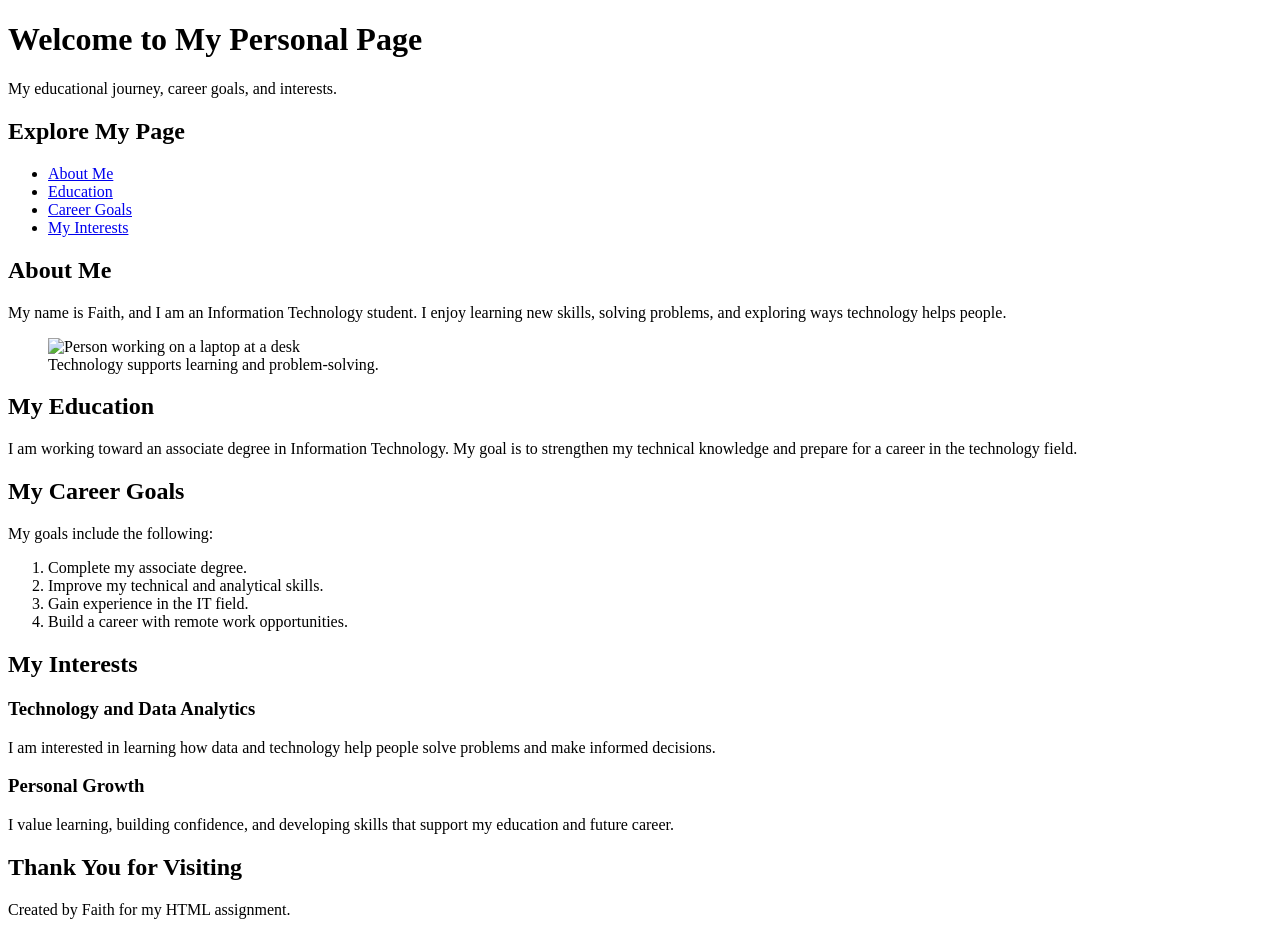
==== index.html @ ab079b23 "index.html" ====
<!DOCTYPE html>
<html lang="en">
<head>
    <meta charset="UTF-8">
    <meta name="viewport" content="width=device-width, initial-scale=1.0">
    <title>About Me | My IT Journey</title>
</head>
<body>

    <header>
        <h1>Welcome to My Personal Page</h1>
        <p>My educational journey, career goals, and interests.</p>
    </header>

    <nav>
        <h2>Explore My Page</h2>
        <ul>
            <li><a href="#about">About Me</a></li>
            <li><a href="#education">Education</a></li>
            <li><a href="#goals">Career Goals</a></li>
            <li><a href="#interests">My Interests</a></li>
        </ul>
    </nav>

    <main>
        <section id="about">
            <h2>About Me</h2>
            <p>
                My name is Faith, and I am an Information Technology
                student. I enjoy learning new skills, solving problems,
                and exploring ways technology helps people.
            </p>

            <figure>
                <img
                    src="https://shorturl.at/ZG97V"
                    alt="Person working on a laptop at a desk"
                    width="400">
                <figcaption>
                    Technology supports learning and problem-solving.
                </figcaption>
            </figure>
        </section>

        <section id="education">
            <h2>My Education</h2>
            <p>
                I am working toward an associate degree in Information
                Technology. My goal is to strengthen my technical
                knowledge and prepare for a career in the technology field.
            </p>
        </section>

        <section id="goals">
            <h2>My Career Goals</h2>
            <p>My goals include the following:</p>

            <ol>
                <li>Complete my associate degree.</li>
                <li>Improve my technical and analytical skills.</li>
                <li>Gain experience in the IT field.</li>
                <li>Build a career with remote work opportunities.</li>
            </ol>
        </section>

        <section id="interests">
            <h2>My Interests</h2>

            <article>
                <h3>Technology and Data Analytics</h3>
                <p>
                    I am interested in learning how data and technology
                    help people solve problems and make informed decisions.
                </p>
            </article>

            <article>
                <h3>Personal Growth</h3>
                <p>
                    I value learning, building confidence, and developing
                    skills that support my education and future career.
                </p>
            </article>
        </section>
    </main>

    <footer>
        <h2>Thank You for Visiting</h2>
        <p>Created by Faith for my HTML assignment.</p>
    </footer>

</body>
</html>
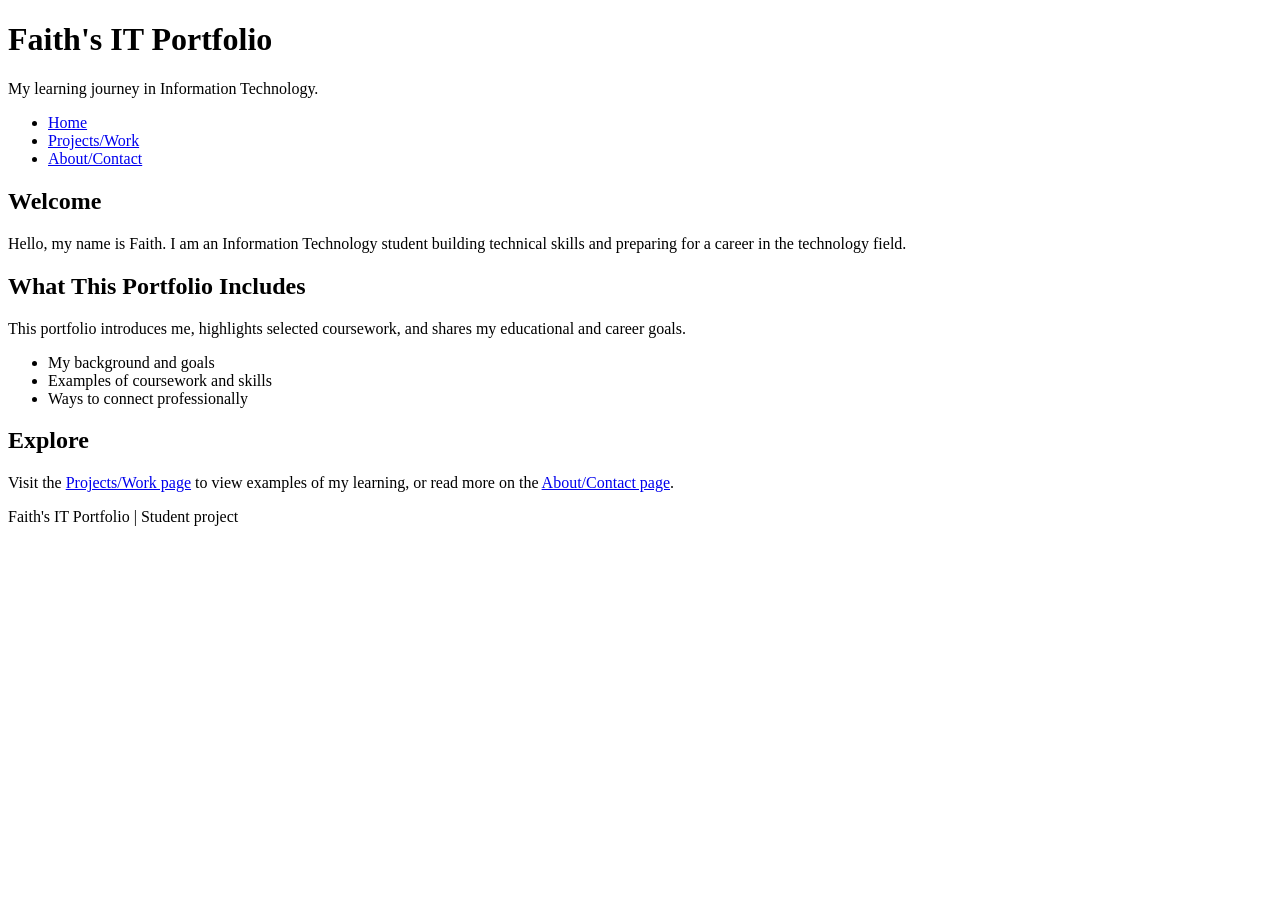
==== commit e418f0a0: "Revised: index.html for personal portfolio update Project Milestone 1: Site Plan & HTML Skeleton" ====
--- a/index.html
+++ b/index.html
@@ -1,94 +1,48 @@
-
 <!DOCTYPE html>
 <html lang="en">
 <head>
     <meta charset="UTF-8">
     <meta name="viewport" content="width=device-width, initial-scale=1.0">
-    <title>About Me | My IT Journey</title>
+    <title>Home | Faith's IT Portfolio</title>
 </head>
 <body>
-
     <header>
-        <h1>Welcome to My Personal Page</h1>
-        <p>My educational journey, career goals, and interests.</p>
+        <h1>Faith's IT Portfolio</h1>
+        <p>My learning journey in Information Technology.</p>
     </header>
 
-    <nav>
-        <h2>Explore My Page</h2>
+    <nav aria-label="Main navigation">
         <ul>
-            <li><a href="#about">About Me</a></li>
-            <li><a href="#education">Education</a></li>
-            <li><a href="#goals">Career Goals</a></li>
-            <li><a href="#interests">My Interests</a></li>
+            <li><a href="index.html">Home</a></li>
+            <li><a href="projects.html">Projects/Work</a></li>
+            <li><a href="about.html">About/Contact</a></li>
         </ul>
     </nav>
 
     <main>
-        <section id="about">
-            <h2>About Me</h2>
-            <p>
-                My name is Faith, and I am an Information Technology
-                student. I enjoy learning new skills, solving problems,
-                and exploring ways technology helps people.
-            </p>
-
-            <figure>
-                <img
-                    src="https://shorturl.at/ZG97V"
-                    alt="Person working on a laptop at a desk"
-                    width="400">
-                <figcaption>
-                    Technology supports learning and problem-solving.
-                </figcaption>
-            </figure>
+        <section>
+            <h2>Welcome</h2>
+            <p>Hello, my name is Faith. I am an Information Technology student building technical skills and preparing for a career in the technology field.</p>
         </section>
 
-        <section id="education">
-            <h2>My Education</h2>
-            <p>
-                I am working toward an associate degree in Information
-                Technology. My goal is to strengthen my technical
-                knowledge and prepare for a career in the technology field.
-            </p>
+        <section>
+            <h2>What This Portfolio Includes</h2>
+            <p>This portfolio introduces me, highlights selected coursework, and shares my educational and career goals.</p>
+            <ul>
+                <li>My background and goals</li>
+                <li>Examples of coursework and skills</li>
+                <li>Ways to connect professionally</li>
+            </ul>
         </section>
 
-        <section id="goals">
-            <h2>My Career Goals</h2>
-            <p>My goals include the following:</p>
-
-            <ol>
-                <li>Complete my associate degree.</li>
-                <li>Improve my technical and analytical skills.</li>
-                <li>Gain experience in the IT field.</li>
-                <li>Build a career with remote work opportunities.</li>
-            </ol>
-        </section>
-
-        <section id="interests">
-            <h2>My Interests</h2>
-
-            <article>
-                <h3>Technology and Data Analytics</h3>
-                <p>
-                    I am interested in learning how data and technology
-                    help people solve problems and make informed decisions.
-                </p>
-            </article>
-
-            <article>
-                <h3>Personal Growth</h3>
-                <p>
-                    I value learning, building confidence, and developing
-                    skills that support my education and future career.
-                </p>
-            </article>
+        <section>
+            <h2>Explore</h2>
+            <p>Visit the <a href="projects.html">Projects/Work page</a> to view examples of my learning, or read more on the <a href="about.html">About/Contact page</a>.</p>
         </section>
     </main>
 
     <footer>
-        <h2>Thank You for Visiting</h2>
-        <p>Created by Faith for my HTML assignment.</p>
+        <p>Faith's IT Portfolio | Student project</p>
     </footer>
-
 </body>
 </html>
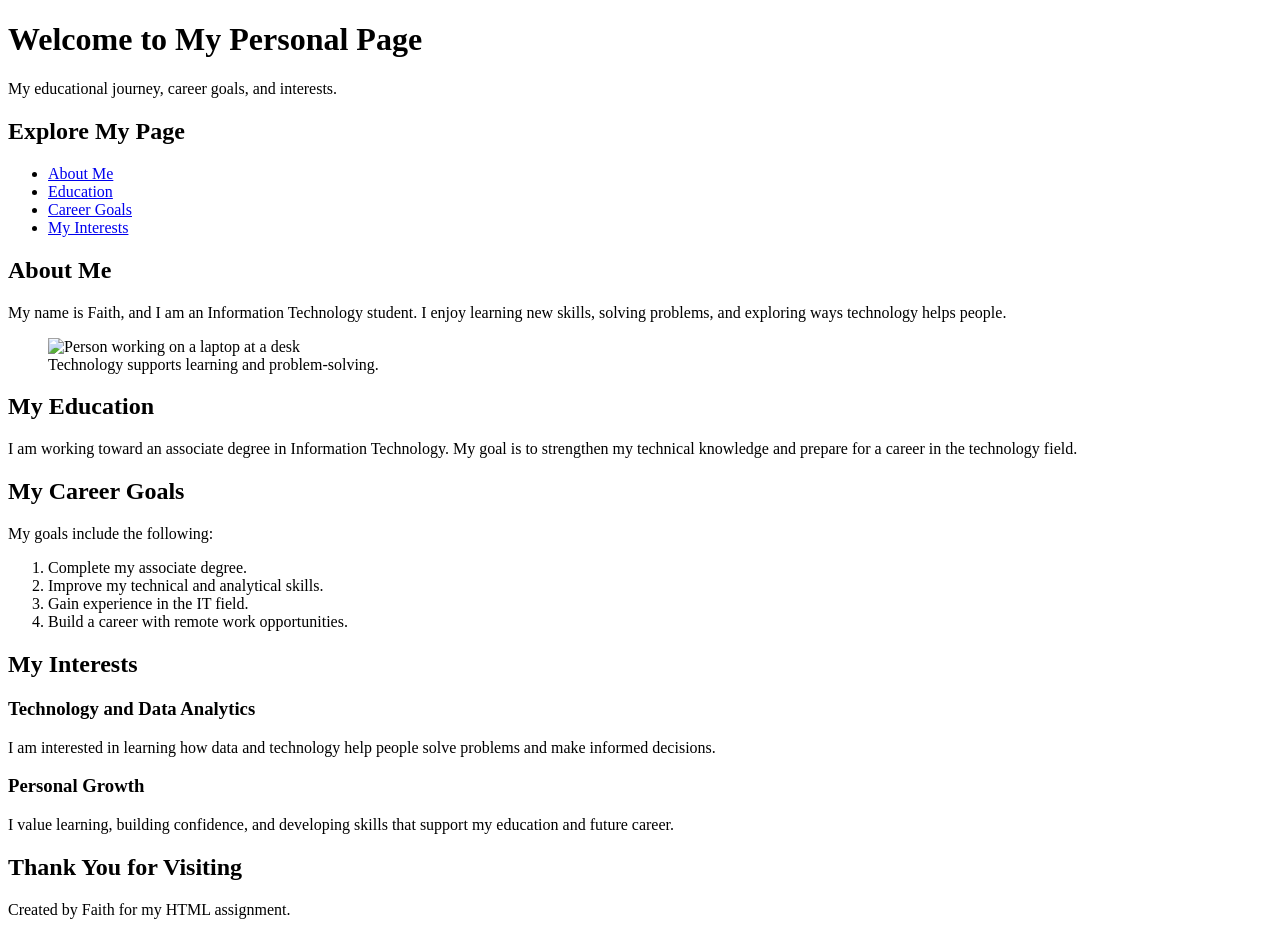
==== commit d33bf645: "Revise index.html for personal page update" ====
--- a/index.html
+++ b/index.html
@@ -3,46 +3,91 @@
 <head>
     <meta charset="UTF-8">
     <meta name="viewport" content="width=device-width, initial-scale=1.0">
-    <title>Home | Faith's IT Portfolio</title>
+    <title>About Me | My IT Journey</title>
 </head>
 <body>
+
     <header>
-        <h1>Faith's IT Portfolio</h1>
-        <p>My learning journey in Information Technology.</p>
+        <h1>Welcome to My Personal Page</h1>
+        <p>My educational journey, career goals, and interests.</p>
     </header>
 
-    <nav aria-label="Main navigation">
+    <nav>
+        <h2>Explore My Page</h2>
         <ul>
-            <li><a href="index.html">Home</a></li>
-            <li><a href="projects.html">Projects/Work</a></li>
-            <li><a href="about.html">About/Contact</a></li>
+            <li><a href="#about">About Me</a></li>
+            <li><a href="#education">Education</a></li>
+            <li><a href="#goals">Career Goals</a></li>
+            <li><a href="#interests">My Interests</a></li>
         </ul>
     </nav>
 
     <main>
-        <section>
-            <h2>Welcome</h2>
-            <p>Hello, my name is Faith. I am an Information Technology student building technical skills and preparing for a career in the technology field.</p>
+        <section id="about">
+            <h2>About Me</h2>
+            <p>
+                My name is Faith, and I am an Information Technology
+                student. I enjoy learning new skills, solving problems,
+                and exploring ways technology helps people.
+            </p>
+
+            <figure>
+                <img
+                    src="https://shorturl.at/ZG97V"
+                    alt="Person working on a laptop at a desk"
+                    width="400">
+                <figcaption>
+                    Technology supports learning and problem-solving.
+                </figcaption>
+            </figure>
         </section>
 
-        <section>
-            <h2>What This Portfolio Includes</h2>
-            <p>This portfolio introduces me, highlights selected coursework, and shares my educational and career goals.</p>
-            <ul>
-                <li>My background and goals</li>
-                <li>Examples of coursework and skills</li>
-                <li>Ways to connect professionally</li>
-            </ul>
+        <section id="education">
+            <h2>My Education</h2>
+            <p>
+                I am working toward an associate degree in Information
+                Technology. My goal is to strengthen my technical
+                knowledge and prepare for a career in the technology field.
+            </p>
         </section>
 
-        <section>
-            <h2>Explore</h2>
-            <p>Visit the <a href="projects.html">Projects/Work page</a> to view examples of my learning, or read more on the <a href="about.html">About/Contact page</a>.</p>
+        <section id="goals">
+            <h2>My Career Goals</h2>
+            <p>My goals include the following:</p>
+
+            <ol>
+                <li>Complete my associate degree.</li>
+                <li>Improve my technical and analytical skills.</li>
+                <li>Gain experience in the IT field.</li>
+                <li>Build a career with remote work opportunities.</li>
+            </ol>
+        </section>
+
+        <section id="interests">
+            <h2>My Interests</h2>
+
+            <article>
+                <h3>Technology and Data Analytics</h3>
+                <p>
+                    I am interested in learning how data and technology
+                    help people solve problems and make informed decisions.
+                </p>
+            </article>
+
+            <article>
+                <h3>Personal Growth</h3>
+                <p>
+                    I value learning, building confidence, and developing
+                    skills that support my education and future career.
+                </p>
+            </article>
         </section>
     </main>
 
     <footer>
-        <p>Faith's IT Portfolio | Student project</p>
+        <h2>Thank You for Visiting</h2>
+        <p>Created by Faith for my HTML assignment.</p>
     </footer>
+
 </body>
 </html>
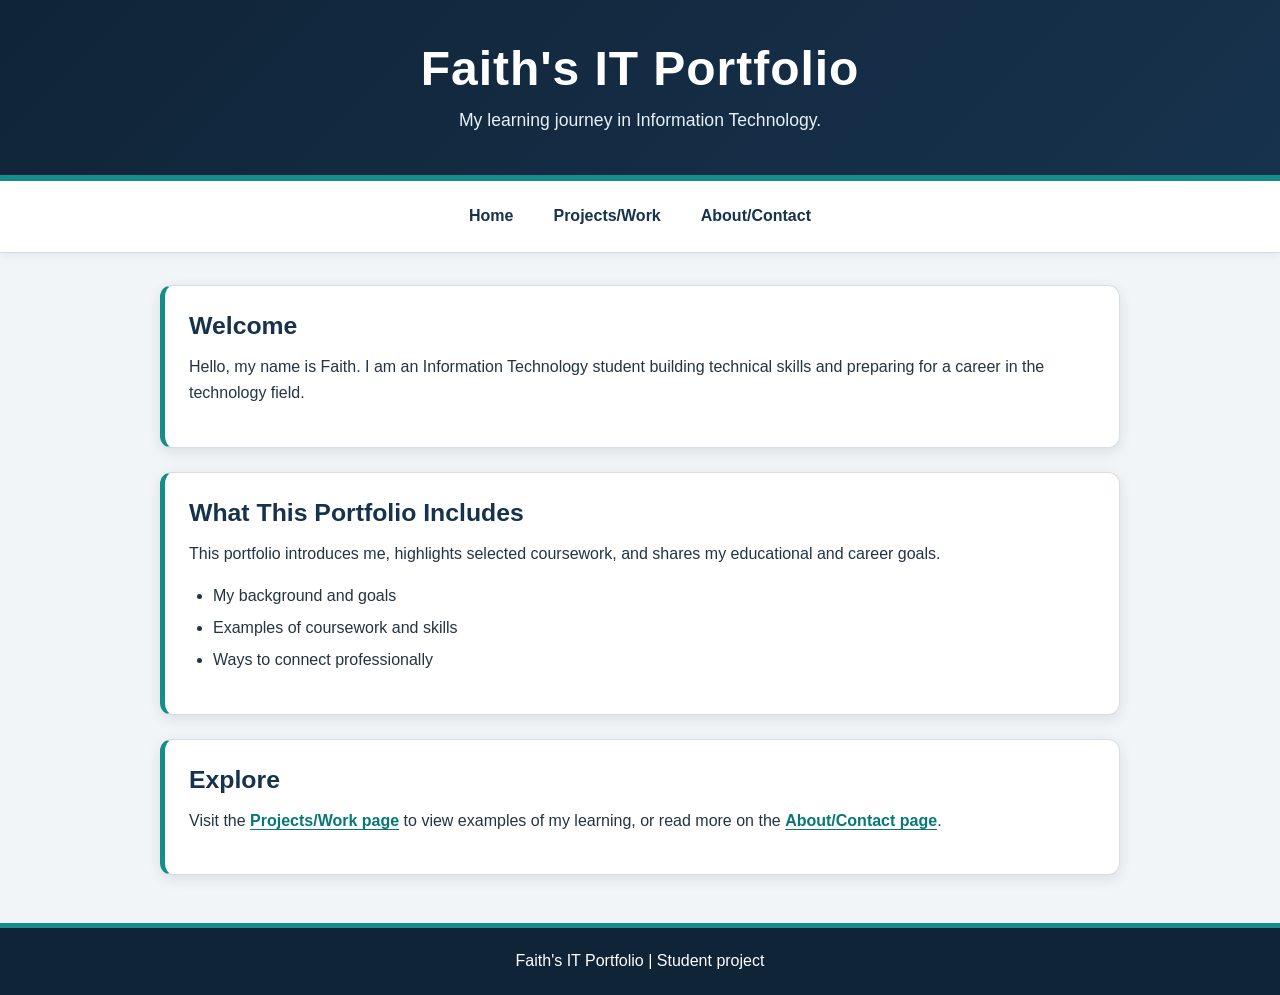
==== commit ec9cd7c8: "Add files via upload" ====
--- a/index.html
+++ b/index.html
@@ -3,91 +3,47 @@
 <head>
     <meta charset="UTF-8">
     <meta name="viewport" content="width=device-width, initial-scale=1.0">
-    <title>About Me | My IT Journey</title>
+    <link rel="stylesheet" href="styles.css">
+    <title>Home | Faith's IT Portfolio</title>
 </head>
 <body>
-
     <header>
-        <h1>Welcome to My Personal Page</h1>
-        <p>My educational journey, career goals, and interests.</p>
+        <h1>Faith's IT Portfolio</h1>
+        <p>My learning journey in Information Technology.</p>
     </header>
 
-    <nav>
-        <h2>Explore My Page</h2>
+    <nav aria-label="Main navigation">
         <ul>
-            <li><a href="#about">About Me</a></li>
-            <li><a href="#education">Education</a></li>
-            <li><a href="#goals">Career Goals</a></li>
-            <li><a href="#interests">My Interests</a></li>
+            <li><a href="index.html">Home</a></li>
+            <li><a href="projects.html">Projects/Work</a></li>
+            <li><a href="about.html">About/Contact</a></li>
         </ul>
     </nav>
 
     <main>
-        <section id="about">
-            <h2>About Me</h2>
-            <p>
-                My name is Faith, and I am an Information Technology
-                student. I enjoy learning new skills, solving problems,
-                and exploring ways technology helps people.
-            </p>
-
-            <figure>
-                <img
-                    src="https://shorturl.at/ZG97V"
-                    alt="Person working on a laptop at a desk"
-                    width="400">
-                <figcaption>
-                    Technology supports learning and problem-solving.
-                </figcaption>
-            </figure>
+        <section>
+            <h2>Welcome</h2>
+            <p>Hello, my name is Faith. I am an Information Technology student building technical skills and preparing for a career in the technology field.</p>
         </section>
 
-        <section id="education">
-            <h2>My Education</h2>
-            <p>
-                I am working toward an associate degree in Information
-                Technology. My goal is to strengthen my technical
-                knowledge and prepare for a career in the technology field.
-            </p>
+        <section>
+            <h2>What This Portfolio Includes</h2>
+            <p>This portfolio introduces me, highlights selected coursework, and shares my educational and career goals.</p>
+            <ul>
+                <li>My background and goals</li>
+                <li>Examples of coursework and skills</li>
+                <li>Ways to connect professionally</li>
+            </ul>
         </section>
 
-        <section id="goals">
-            <h2>My Career Goals</h2>
-            <p>My goals include the following:</p>
-
-            <ol>
-                <li>Complete my associate degree.</li>
-                <li>Improve my technical and analytical skills.</li>
-                <li>Gain experience in the IT field.</li>
-                <li>Build a career with remote work opportunities.</li>
-            </ol>
-        </section>
-
-        <section id="interests">
-            <h2>My Interests</h2>
-
-            <article>
-                <h3>Technology and Data Analytics</h3>
-                <p>
-                    I am interested in learning how data and technology
-                    help people solve problems and make informed decisions.
-                </p>
-            </article>
-
-            <article>
-                <h3>Personal Growth</h3>
-                <p>
-                    I value learning, building confidence, and developing
-                    skills that support my education and future career.
-                </p>
-            </article>
+        <section>
+            <h2>Explore</h2>
+            <p>Visit the <a href="projects.html">Projects/Work page</a> to view examples of my learning, or read more on the <a href="about.html">About/Contact page</a>.</p>
         </section>
     </main>
 
     <footer>
-        <h2>Thank You for Visiting</h2>
-        <p>Created by Faith for my HTML assignment.</p>
+        <p>Faith's IT Portfolio | Student project</p>
     </footer>
-
 </body>
 </html>
--- a/styles.css
+++ b/styles.css
@@ -0,0 +1,163 @@
+/* Faith's IT Portfolio: navy, teal, white, and light gray */
+:root {
+  --navy: #17324D;
+  --navy-dark: #102438;
+  --teal: #168C8C;
+  --teal-light: #DDF4F2;
+  --white: #FFFFFF;
+  --light-gray: #F2F5F7;
+  --mid-gray: #D5DEE5;
+  --text: #243442;
+  --muted-text: #526575;
+  --shadow: 0 4px 14px rgba(16, 36, 56, 0.10);
+}
+
+/* Global selector and typography */
+* { box-sizing: border-box; }
+html { scroll-behavior: smooth; }
+body {
+  margin: 0;
+  background: var(--light-gray);
+  color: var(--text);
+  font-family: Arial, Helvetica, sans-serif;
+  font-size: 1rem;
+  line-height: 1.65;
+}
+
+/* Header and page title */
+header {
+  padding: 2.5rem 1.25rem;
+  background: linear-gradient(135deg, var(--navy-dark), var(--navy));
+  color: var(--white);
+  text-align: center;
+  border-bottom: 6px solid var(--teal);
+}
+header h1 {
+  max-width: 900px;
+  margin: 0 auto 0.5rem;
+  font-size: clamp(2rem, 4vw, 3rem);
+  line-height: 1.2;
+  letter-spacing: 0.02em;
+}
+header p {
+  max-width: 700px;
+  margin: 0.5rem auto 0;
+  color: #E7F0F6;
+  font-size: 1.1rem;
+}
+
+/* Navigation links shared by all pages */
+nav {
+  background: var(--white);
+  border-bottom: 1px solid var(--mid-gray);
+  box-shadow: 0 2px 8px rgba(16, 36, 56, 0.06);
+}
+nav ul {
+  display: flex;
+  flex-wrap: wrap;
+  justify-content: center;
+  gap: 0.5rem;
+  list-style: none;
+  margin: 0;
+  padding: 0.75rem 1rem;
+}
+nav li { margin: 0; padding: 0; }
+nav a {
+  display: inline-block;
+  padding: 0.65rem 1rem;
+  border-radius: 0.45rem;
+  color: var(--navy);
+  font-weight: 700;
+  text-decoration: none;
+  transition: background-color 160ms ease, color 160ms ease;
+}
+nav a:hover, nav a:focus-visible {
+  background: var(--teal);
+  color: var(--white);
+}
+
+/* Main content and section box model */
+main {
+  width: min(100% - 2rem, 960px);
+  margin: 2rem auto;
+}
+section {
+  margin: 0 0 1.5rem;
+  padding: 1.5rem;
+  background: var(--white);
+  border: 1px solid var(--mid-gray);
+  border-left: 5px solid var(--teal);
+  border-radius: 0.75rem;
+  box-shadow: var(--shadow);
+}
+section h2 {
+  margin: 0 0 0.75rem;
+  color: var(--navy);
+  font-size: 1.55rem;
+  line-height: 1.3;
+}
+section p { margin-top: 0.5rem; margin-bottom: 1rem; }
+h3 {
+  margin: 0 0 0.5rem;
+  color: var(--navy);
+  font-size: 1.2rem;
+  line-height: 1.35;
+}
+p, li { overflow-wrap: anywhere; }
+ul, ol { padding-left: 1.5rem; }
+li { margin-bottom: 0.35rem; }
+main a {
+  color: #087777;
+  font-weight: 700;
+  text-decoration-thickness: 1px;
+  text-underline-offset: 0.18em;
+}
+main a:hover, main a:focus-visible { color: var(--navy-dark); }
+
+/* Individual coursework cards demonstrate margin, padding, and borders */
+article {
+  margin: 1rem 0;
+  padding: 1.1rem 1.25rem;
+  background: #F7FAFC;
+  border: 1px solid var(--mid-gray);
+  border-top: 4px solid var(--teal);
+  border-radius: 0.55rem;
+}
+article p { margin-bottom: 0; }
+
+/* Footer */
+footer {
+  margin-top: 3rem;
+  padding: 1.25rem 1rem;
+  background: var(--navy-dark);
+  color: var(--white);
+  text-align: center;
+  border-top: 5px solid var(--teal);
+}
+footer p { margin: 0; }
+
+/* Keyboard accessibility */
+a:focus-visible {
+  outline: 3px solid #E7A83E;
+  outline-offset: 3px;
+}
+
+/* Responsive styles */
+@media (max-width: 600px) {
+  header { padding: 2rem 1rem; }
+  nav ul { gap: 0.25rem; }
+  nav a { padding: 0.6rem 0.7rem; }
+  main { width: min(100% - 1rem, 960px); margin: 1rem auto; }
+  section { padding: 1rem; border-radius: 0.55rem; }
+  section h2 { font-size: 1.35rem; }
+}
+
+/* Respect reduced-motion preferences */
+@media (prefers-reduced-motion: reduce) {
+  html { scroll-behavior: auto; }
+  *, *::before, *::after {
+    transition-duration: 0.01ms !important;
+    animation-duration: 0.01ms !important;
+    animation-iteration-count: 1 !important;
+  }
+}
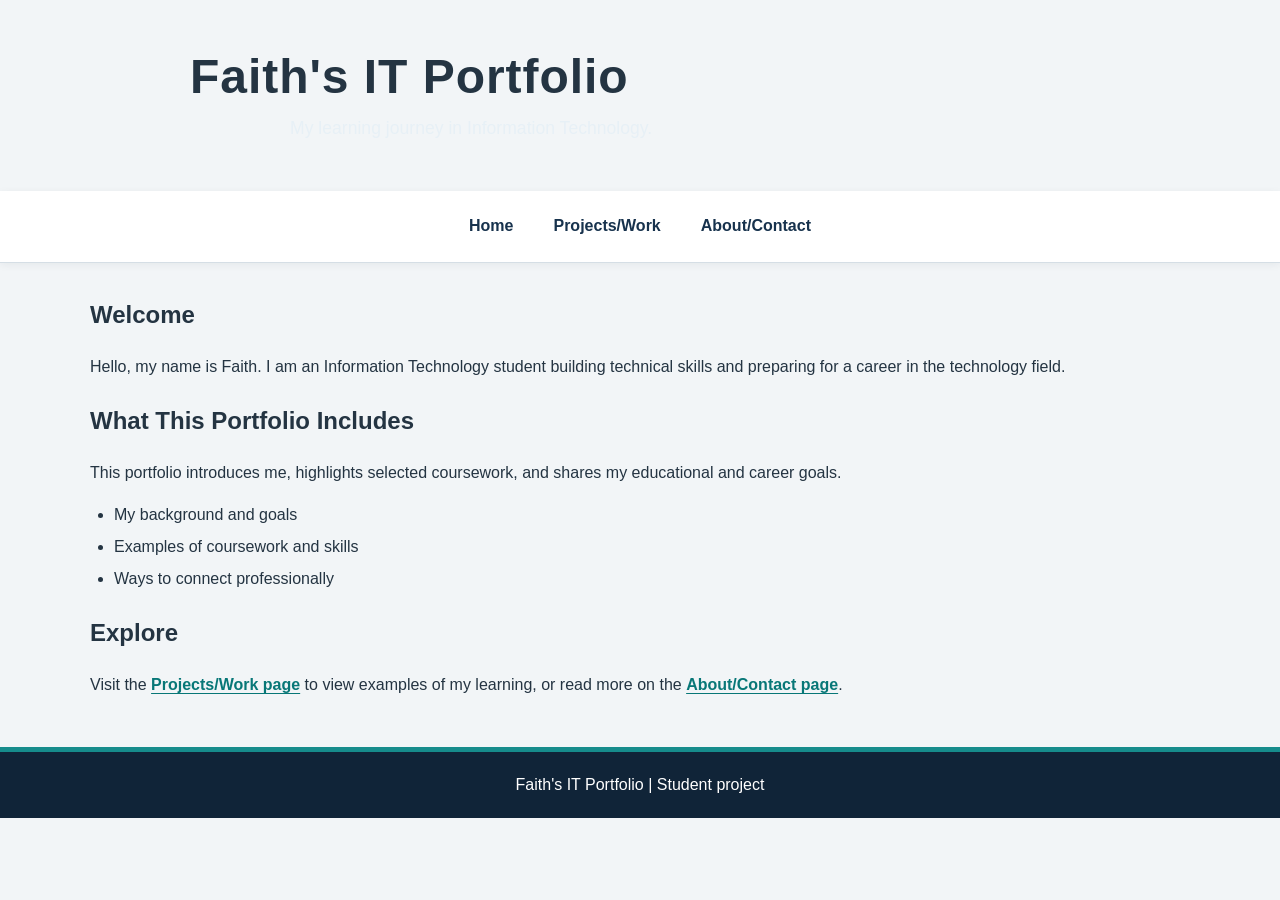
==== commit a572876f: "Add files via upload" ====
--- a/index.html
+++ b/index.html
@@ -7,7 +7,7 @@
     <title>Home | Faith's IT Portfolio</title>
 </head>
 <body>
-    <header>
+    <header id="main-header">
         <h1>Faith's IT Portfolio</h1>
         <p>My learning journey in Information Technology.</p>
     </header>
@@ -20,13 +20,13 @@
         </ul>
     </nav>
 
-    <main>
-        <section>
+    <main id="main-content">
+        <section class="content-section">
             <h2>Welcome</h2>
             <p>Hello, my name is Faith. I am an Information Technology student building technical skills and preparing for a career in the technology field.</p>
         </section>
 
-        <section>
+        <section class="content-section">
             <h2>What This Portfolio Includes</h2>
             <p>This portfolio introduces me, highlights selected coursework, and shares my educational and career goals.</p>
             <ul>
@@ -36,7 +36,7 @@
             </ul>
         </section>
 
-        <section>
+        <section class="content-section">
             <h2>Explore</h2>
             <p>Visit the <a href="projects.html">Projects/Work page</a> to view examples of my learning, or read more on the <a href="about.html">About/Contact page</a>.</p>
         </section>
--- a/styles.css
+++ b/styles.css
@@ -1,4 +1,4 @@
-/* Faith's IT Portfolio: navy, teal, white, and light gray */
+/* Faith's IT Portfolio | Responsive Homework 2 CSS */
 :root {
   --navy: #17324D;
   --navy-dark: #102438;
@@ -11,153 +11,50 @@
   --muted-text: #526575;
   --shadow: 0 4px 14px rgba(16, 36, 56, 0.10);
 }
-
-/* Global selector and typography */
 * { box-sizing: border-box; }
 html { scroll-behavior: smooth; }
-body {
-  margin: 0;
-  background: var(--light-gray);
-  color: var(--text);
-  font-family: Arial, Helvetica, sans-serif;
-  font-size: 1rem;
-  line-height: 1.65;
-}
-
-/* Header and page title */
-header {
-  padding: 2.5rem 1.25rem;
-  background: linear-gradient(135deg, var(--navy-dark), var(--navy));
-  color: var(--white);
-  text-align: center;
-  border-bottom: 6px solid var(--teal);
-}
-header h1 {
-  max-width: 900px;
-  margin: 0 auto 0.5rem;
-  font-size: clamp(2rem, 4vw, 3rem);
-  line-height: 1.2;
-  letter-spacing: 0.02em;
-}
-header p {
-  max-width: 700px;
-  margin: 0.5rem auto 0;
-  color: #E7F0F6;
-  font-size: 1.1rem;
-}
-
-/* Navigation links shared by all pages */
-nav {
-  background: var(--white);
-  border-bottom: 1px solid var(--mid-gray);
-  box-shadow: 0 2px 8px rgba(16, 36, 56, 0.06);
-}
-nav ul {
-  display: flex;
-  flex-wrap: wrap;
-  justify-content: center;
-  gap: 0.5rem;
-  list-style: none;
-  margin: 0;
-  padding: 0.75rem 1rem;
-}
+body { margin: 0; background: var(--light-gray); color: var(--text); font-family: Arial, Helvetica, sans-serif; font-size: 1rem; line-height: 1.65; }
+img { display: block; max-width: 100%; height: auto; }
+#main-#main-header { padding: 2.5rem 1.25rem; background: linear-gradient(135deg, var(--navy-dark), var(--navy)); color: var(--white); text-align: center; border-bottom: 6px solid var(--teal); }
+header h1 { max-width: 900px; margin: 0 auto .5rem; font-size: clamp(1.8rem, 4vw, 3rem); line-height: 1.2; letter-spacing: .02em; overflow-wrap: anywhere; }
+header p { max-width: 700px; margin: .5rem auto 0; color: #E7F0F6; font-size: 1.1rem; }
+nav { background: var(--white); border-bottom: 1px solid var(--mid-gray); box-shadow: 0 2px 8px rgba(16, 36, 56, .06); }
+nav ul { display: flex; flex-wrap: wrap; justify-content: center; align-items: center; gap: .5rem; list-style: none; max-width: 1100px; margin: 0 auto; padding: .75rem 1rem; }
 nav li { margin: 0; padding: 0; }
-nav a {
-  display: inline-block;
-  padding: 0.65rem 1rem;
-  border-radius: 0.45rem;
-  color: var(--navy);
-  font-weight: 700;
-  text-decoration: none;
-  transition: background-color 160ms ease, color 160ms ease;
-}
-nav a:hover, nav a:focus-visible {
-  background: var(--teal);
-  color: var(--white);
-}
-
-/* Main content and section box model */
-main {
-  width: min(100% - 2rem, 960px);
-  margin: 2rem auto;
-}
-section {
-  margin: 0 0 1.5rem;
-  padding: 1.5rem;
-  background: var(--white);
-  border: 1px solid var(--mid-gray);
-  border-left: 5px solid var(--teal);
-  border-radius: 0.75rem;
-  box-shadow: var(--shadow);
-}
-section h2 {
-  margin: 0 0 0.75rem;
-  color: var(--navy);
-  font-size: 1.55rem;
-  line-height: 1.3;
-}
-section p { margin-top: 0.5rem; margin-bottom: 1rem; }
-h3 {
-  margin: 0 0 0.5rem;
-  color: var(--navy);
-  font-size: 1.2rem;
-  line-height: 1.35;
-}
+nav a { display: inline-block; padding: .65rem 1rem; border-radius: .45rem; color: var(--navy); font-weight: 700; text-decoration: none; transition: background-color 160ms ease, color 160ms ease; }
+nav a:hover, nav a:focus-visible { background: var(--teal); color: var(--white); }
+#main-content { width: min(100% - 2rem, 1100px); margin: 2rem auto; min-width: 0; }
+.content-.content-section { min-width: 0; margin: 0 0 1.5rem; padding: 1.5rem; background: var(--white); border: 1px solid var(--mid-gray); border-left: 5px solid var(--teal); border-radius: .75rem; box-shadow: var(--shadow); }
+.content-.content-section h2 { margin: 0 0 .75rem; color: var(--navy); font-size: 1.55rem; line-height: 1.3; overflow-wrap: anywhere; }
+.content-section p { margin-top: .5rem; margin-bottom: 1rem; }
+h3 { margin: 0 0 .5rem; color: var(--navy); font-size: 1.2rem; line-height: 1.35; overflow-wrap: anywhere; }
 p, li { overflow-wrap: anywhere; }
 ul, ol { padding-left: 1.5rem; }
-li { margin-bottom: 0.35rem; }
-main a {
-  color: #087777;
-  font-weight: 700;
-  text-decoration-thickness: 1px;
-  text-underline-offset: 0.18em;
-}
+li { margin-bottom: .35rem; }
+main a { color: #087777; font-weight: 700; text-decoration-thickness: 1px; text-underline-offset: .18em; }
 main a:hover, main a:focus-visible { color: var(--navy-dark); }
+/* Grid makes the three coursework articles a real multi-column layout. */
+.coursework-grid { display: grid; grid-template-columns: minmax(0, 1fr); gap: 1rem; align-items: stretch; }
+.coursework-grid > h2 { grid-column: 1 / -1; margin-bottom: 0; }
+.card { min-width: 0; margin: 0; padding: 1.1rem 1.25rem; background: #F7FAFC; border: 1px solid var(--mid-gray); border-top: 4px solid var(--teal); border-radius: .55rem; box-shadow: 0 2px 7px rgba(16, 36, 56, .05); }
+.coursework-grid > article p { margin-bottom: 0; }
+.coursework-grid, .coursework-grid > article, section, #main-content { overflow-wrap: anywhere; }
+footer { margin-top: 3rem; padding: 1.25rem 1rem; background: var(--navy-dark); color: var(--white); text-align: center; border-top: 5px solid var(--teal); }
+footer p { margin: 0; }
+a:focus-visible { outline: 3px solid #E7A83E; outline-offset: 3px; }
+/* Desktop: 1200px and wider, three columns. */
+@media (min-width: 1200px) { #main-content { width: min(100% - 3rem, 1100px); } .coursework-grid { grid-template-columns: repeat(3, minmax(0, 1fr)); gap: 1.25rem; } .coursework-grid > h2 { font-size: 1.7rem; } #main-header { padding: 3rem 2rem; } }
+/* Tablet: 768px through 1199px, two columns. */
+@media (min-width: 768px) and (max-width: 1199px) { #main-content { width: min(100% - 2rem, 960px); margin: 1.5rem auto; } .coursework-grid { grid-template-columns: repeat(2, minmax(0, 1fr)); gap: 1rem; } .content-section { padding: 1.25rem; } #main-header { padding: 2.25rem 1.25rem; } }
+/* Mobile: 767px and below, one column and wrapping navigation. */
+@media (max-width: 767px) { #main-header { padding: 1.75rem .85rem; } header p { font-size: 1rem; } nav ul { gap: .2rem; padding: .55rem .35rem; } nav a { padding: .55rem .6rem; font-size: .92rem; } #main-content { width: calc(100% - 1rem); margin: 1rem auto; } .content-section { padding: 1rem; border-radius: .55rem; } .content-section h2 { font-size: 1.35rem; } .coursework-grid { grid-template-columns: minmax(0, 1fr); gap: .8rem; } .card { padding: 1rem; } }
+/* Extra-small phone protection, including 320px viewport. */
+@media (max-width: 360px) { header h1 { font-size: 1.7rem; } nav a { padding: .5rem .45rem; font-size: .85rem; } #main-content { width: calc(100% - .75rem); } .content-section { padding: .8rem; } .card { padding: .8rem; } }
+@media (prefers-reduced-motion: reduce) { html { scroll-behavior: auto; } *, *::before, *::after { transition-duration: .01ms !important; animation-duration: .01ms !important; animation-iteration-count: 1 !important; } }
 
-/* Individual coursework cards demonstrate margin, padding, and borders */
-article {
-  margin: 1rem 0;
-  padding: 1.1rem 1.25rem;
-  background: #F7FAFC;
-  border: 1px solid var(--mid-gray);
-  border-top: 4px solid var(--teal);
-  border-radius: 0.55rem;
-}
-article p { margin-bottom: 0; }
 
-/* Footer */
-footer {
-  margin-top: 3rem;
-  padding: 1.25rem 1rem;
-  background: var(--navy-dark);
-  color: var(--white);
-  text-align: center;
-  border-top: 5px solid var(--teal);
-}
-footer p { margin: 0; }
-
-/* Keyboard accessibility */
-a:focus-visible {
-  outline: 3px solid #E7A83E;
-  outline-offset: 3px;
-}
-
-/* Responsive styles */
-@media (max-width: 600px) {
-  header { padding: 2rem 1rem; }
-  nav ul { gap: 0.25rem; }
-  nav a { padding: 0.6rem 0.7rem; }
-  main { width: min(100% - 1rem, 960px); margin: 1rem auto; }
-  section { padding: 1rem; border-radius: 0.55rem; }
-  section h2 { font-size: 1.35rem; }
-}
-
-/* Respect reduced-motion preferences */
-@media (prefers-reduced-motion: reduce) {
-  html { scroll-behavior: auto; }
-  *, *::before, *::after {
-    transition-duration: 0.01ms !important;
-    animation-duration: 0.01ms !important;
-    animation-iteration-count: 1 !important;
-  }
-}
+/* Selector-variety examples: IDs identify page landmarks; classes style reusable components. */
+#main-header { position: relative; }
+#main-content { min-width: 0; }
+.content-section { scroll-margin-top: 1rem; }
+.card { overflow-wrap: anywhere; }
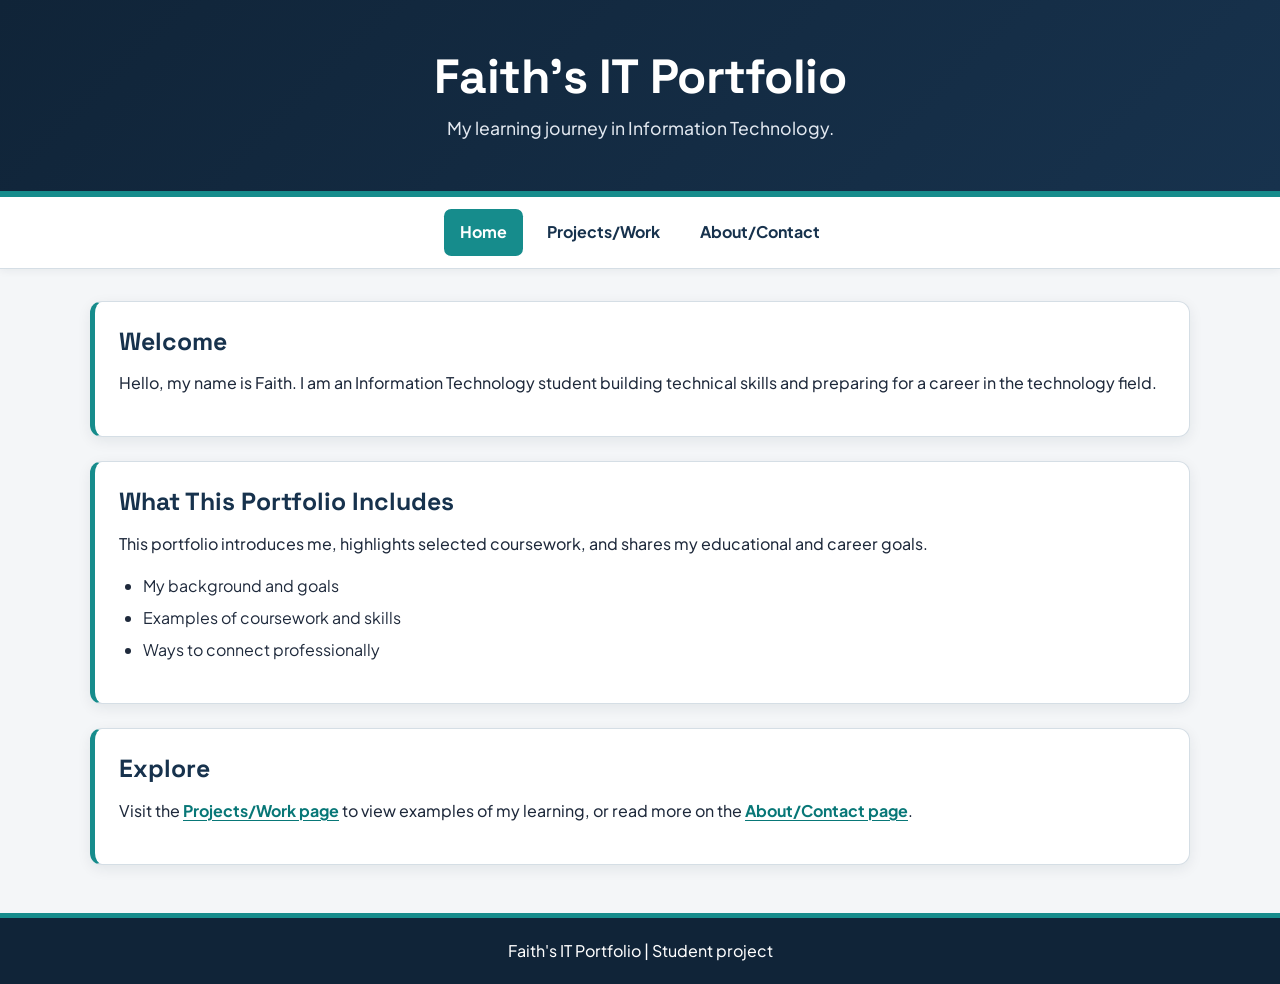
==== commit fe677a58: "Add files via upload" ====
--- a/index.html
+++ b/index.html
@@ -3,8 +3,11 @@
 <head>
     <meta charset="UTF-8">
     <meta name="viewport" content="width=device-width, initial-scale=1.0">
+    <title>Home | Faith's IT Portfolio</title>
+    <link rel="preconnect" href="https://fonts.googleapis.com">
+    <link rel="preconnect" href="https://fonts.gstatic.com" crossorigin>
+    <link href="https://fonts.googleapis.com/css2?family=Plus+Jakarta+Sans:wght@400;500;600;700&family=Space+Grotesk:wght@600;700&display=swap" rel="stylesheet">
     <link rel="stylesheet" href="styles.css">
-    <title>Home | Faith's IT Portfolio</title>
 </head>
 <body>
     <header id="main-header">
@@ -14,7 +17,7 @@
 
     <nav aria-label="Main navigation">
         <ul>
-            <li><a href="index.html">Home</a></li>
+            <li><a href="index.html" class="active">Home</a></li>
             <li><a href="projects.html">Projects/Work</a></li>
             <li><a href="about.html">About/Contact</a></li>
         </ul>
--- a/styles.css
+++ b/styles.css
@@ -1,60 +1,328 @@
 /* Faith's IT Portfolio | Responsive Homework 2 CSS */
+
 :root {
   --navy: #17324D;
   --navy-dark: #102438;
   --teal: #168C8C;
-  --teal-light: #DDF4F2;
+  --teal-light: #EBF7F7;
   --white: #FFFFFF;
-  --light-gray: #F2F5F7;
+  --light-gray: #F4F6F8;
   --mid-gray: #D5DEE5;
-  --text: #243442;
-  --muted-text: #526575;
-  --shadow: 0 4px 14px rgba(16, 36, 56, 0.10);
-}
-* { box-sizing: border-box; }
-html { scroll-behavior: smooth; }
-body { margin: 0; background: var(--light-gray); color: var(--text); font-family: Arial, Helvetica, sans-serif; font-size: 1rem; line-height: 1.65; }
-img { display: block; max-width: 100%; height: auto; }
-#main-#main-header { padding: 2.5rem 1.25rem; background: linear-gradient(135deg, var(--navy-dark), var(--navy)); color: var(--white); text-align: center; border-bottom: 6px solid var(--teal); }
-header h1 { max-width: 900px; margin: 0 auto .5rem; font-size: clamp(1.8rem, 4vw, 3rem); line-height: 1.2; letter-spacing: .02em; overflow-wrap: anywhere; }
-header p { max-width: 700px; margin: .5rem auto 0; color: #E7F0F6; font-size: 1.1rem; }
-nav { background: var(--white); border-bottom: 1px solid var(--mid-gray); box-shadow: 0 2px 8px rgba(16, 36, 56, .06); }
-nav ul { display: flex; flex-wrap: wrap; justify-content: center; align-items: center; gap: .5rem; list-style: none; max-width: 1100px; margin: 0 auto; padding: .75rem 1rem; }
-nav li { margin: 0; padding: 0; }
-nav a { display: inline-block; padding: .65rem 1rem; border-radius: .45rem; color: var(--navy); font-weight: 700; text-decoration: none; transition: background-color 160ms ease, color 160ms ease; }
-nav a:hover, nav a:focus-visible { background: var(--teal); color: var(--white); }
-#main-content { width: min(100% - 2rem, 1100px); margin: 2rem auto; min-width: 0; }
-.content-.content-section { min-width: 0; margin: 0 0 1.5rem; padding: 1.5rem; background: var(--white); border: 1px solid var(--mid-gray); border-left: 5px solid var(--teal); border-radius: .75rem; box-shadow: var(--shadow); }
-.content-.content-section h2 { margin: 0 0 .75rem; color: var(--navy); font-size: 1.55rem; line-height: 1.3; overflow-wrap: anywhere; }
-.content-section p { margin-top: .5rem; margin-bottom: 1rem; }
-h3 { margin: 0 0 .5rem; color: var(--navy); font-size: 1.2rem; line-height: 1.35; overflow-wrap: anywhere; }
-p, li { overflow-wrap: anywhere; }
-ul, ol { padding-left: 1.5rem; }
-li { margin-bottom: .35rem; }
-main a { color: #087777; font-weight: 700; text-decoration-thickness: 1px; text-underline-offset: .18em; }
-main a:hover, main a:focus-visible { color: var(--navy-dark); }
-/* Grid makes the three coursework articles a real multi-column layout. */
-.coursework-grid { display: grid; grid-template-columns: minmax(0, 1fr); gap: 1rem; align-items: stretch; }
-.coursework-grid > h2 { grid-column: 1 / -1; margin-bottom: 0; }
-.card { min-width: 0; margin: 0; padding: 1.1rem 1.25rem; background: #F7FAFC; border: 1px solid var(--mid-gray); border-top: 4px solid var(--teal); border-radius: .55rem; box-shadow: 0 2px 7px rgba(16, 36, 56, .05); }
-.coursework-grid > article p { margin-bottom: 0; }
-.coursework-grid, .coursework-grid > article, section, #main-content { overflow-wrap: anywhere; }
-footer { margin-top: 3rem; padding: 1.25rem 1rem; background: var(--navy-dark); color: var(--white); text-align: center; border-top: 5px solid var(--teal); }
-footer p { margin: 0; }
-a:focus-visible { outline: 3px solid #E7A83E; outline-offset: 3px; }
-/* Desktop: 1200px and wider, three columns. */
-@media (min-width: 1200px) { #main-content { width: min(100% - 3rem, 1100px); } .coursework-grid { grid-template-columns: repeat(3, minmax(0, 1fr)); gap: 1.25rem; } .coursework-grid > h2 { font-size: 1.7rem; } #main-header { padding: 3rem 2rem; } }
-/* Tablet: 768px through 1199px, two columns. */
-@media (min-width: 768px) and (max-width: 1199px) { #main-content { width: min(100% - 2rem, 960px); margin: 1.5rem auto; } .coursework-grid { grid-template-columns: repeat(2, minmax(0, 1fr)); gap: 1rem; } .content-section { padding: 1.25rem; } #main-header { padding: 2.25rem 1.25rem; } }
-/* Mobile: 767px and below, one column and wrapping navigation. */
-@media (max-width: 767px) { #main-header { padding: 1.75rem .85rem; } header p { font-size: 1rem; } nav ul { gap: .2rem; padding: .55rem .35rem; } nav a { padding: .55rem .6rem; font-size: .92rem; } #main-content { width: calc(100% - 1rem); margin: 1rem auto; } .content-section { padding: 1rem; border-radius: .55rem; } .content-section h2 { font-size: 1.35rem; } .coursework-grid { grid-template-columns: minmax(0, 1fr); gap: .8rem; } .card { padding: 1rem; } }
-/* Extra-small phone protection, including 320px viewport. */
-@media (max-width: 360px) { header h1 { font-size: 1.7rem; } nav a { padding: .5rem .45rem; font-size: .85rem; } #main-content { width: calc(100% - .75rem); } .content-section { padding: .8rem; } .card { padding: .8rem; } }
-@media (prefers-reduced-motion: reduce) { html { scroll-behavior: auto; } *, *::before, *::after { transition-duration: .01ms !important; animation-duration: .01ms !important; animation-iteration-count: 1 !important; } }
-
-
-/* Selector-variety examples: IDs identify page landmarks; classes style reusable components. */
-#main-header { position: relative; }
-#main-content { min-width: 0; }
-.content-section { scroll-margin-top: 1rem; }
-.card { overflow-wrap: anywhere; }
+  --text-dark: #1E293B; /* Darker letter color for paragraphs and text readability */
+  --text-heading: #0F172A;
+  --shadow: 0 4px 14px rgba(16, 36, 56, 0.08);
+  --font-heading: 'Space Grotesk', system-ui, -apple-system, sans-serif;
+  --font-body: 'Plus Jakarta Sans', system-ui, -apple-system, sans-serif;
+}
+
+* {
+  box-sizing: border-box;
+}
+
+html {
+  scroll-behavior: smooth;
+}
+
+body {
+  margin: 0;
+  background: var(--light-gray);
+  color: var(--text-dark);
+  font-family: var(--font-body);
+  font-size: 1rem;
+  line-height: 1.65;
+}
+
+img {
+  display: block;
+  max-width: 100%;
+  height: auto;
+}
+
+/* Header Styles (ID Selector) */
+#main-header {
+  position: relative;
+  padding: 2.5rem 1.25rem;
+  background: linear-gradient(135deg, var(--navy-dark), var(--navy));
+  color: var(--white);
+  text-align: center;
+  border-bottom: 6px solid var(--teal);
+}
+
+header h1 {
+  font-family: var(--font-heading);
+  max-width: 900px;
+  margin: 0 auto 0.5rem;
+  font-size: clamp(1.8rem, 4vw, 3rem);
+  line-height: 1.2;
+  letter-spacing: -0.01em;
+  overflow-wrap: anywhere;
+}
+
+header p {
+  max-width: 700px;
+  margin: 0.5rem auto 0;
+  color: #E2E8F0; /* Clean readable text over dark header */
+  font-size: 1.1rem;
+}
+
+/* Navigation Styles (Type Selectors) */
+nav {
+  background: var(--white);
+  border-bottom: 1px solid var(--mid-gray);
+  box-shadow: 0 2px 8px rgba(16, 36, 56, 0.06);
+}
+
+nav ul {
+  display: flex;
+  flex-wrap: wrap;
+  justify-content: center;
+  align-items: center;
+  gap: 0.5rem;
+  list-style: none;
+  max-width: 1100px;
+  margin: 0 auto;
+  padding: 0.75rem 1rem;
+}
+
+nav li {
+  margin: 0;
+  padding: 0;
+}
+
+nav a {
+  display: inline-block;
+  padding: 0.65rem 1rem;
+  border-radius: 0.45rem;
+  color: var(--navy);
+  font-weight: 700;
+  text-decoration: none;
+  transition: background-color 160ms ease, color 160ms ease;
+}
+
+nav a:hover,
+nav a:focus-visible,
+nav a.active {
+  background: var(--teal);
+  color: var(--white);
+}
+
+/* Main Content Styles (ID & Class Selectors) */
+#main-content {
+  width: min(100% - 2rem, 1100px);
+  margin: 2rem auto;
+  min-width: 0;
+}
+
+.content-section {
+  min-width: 0;
+  margin: 0 0 1.5rem;
+  padding: 1.5rem;
+  background: var(--white);
+  border: 1px solid var(--mid-gray);
+  border-left: 5px solid var(--teal);
+  border-radius: 0.75rem;
+  box-shadow: var(--shadow);
+  scroll-margin-top: 1rem;
+}
+
+.content-section h2 {
+  font-family: var(--font-heading);
+  margin: 0 0 0.75rem;
+  color: var(--navy);
+  font-size: 1.55rem;
+  line-height: 1.3;
+  overflow-wrap: anywhere;
+}
+
+/* Darker Paragraph Text for High Contrast & Readability */
+p {
+  color: var(--text-dark);
+  font-weight: 450;
+  margin-top: 0.5rem;
+  margin-bottom: 1rem;
+  overflow-wrap: anywhere;
+}
+
+h3 {
+  font-family: var(--font-heading);
+  margin: 0 0 0.5rem;
+  color: var(--navy);
+  font-size: 1.2rem;
+  line-height: 1.35;
+  overflow-wrap: anywhere;
+}
+
+li {
+  color: var(--text-dark);
+  margin-bottom: 0.35rem;
+  overflow-wrap: anywhere;
+}
+
+ul, ol {
+  padding-left: 1.5rem;
+}
+
+main a {
+  color: #087777;
+  font-weight: 700;
+  text-decoration-thickness: 1px;
+  text-underline-offset: 0.18em;
+}
+
+main a:hover,
+main a:focus-visible {
+  color: var(--navy-dark);
+}
+
+/* CSS Grid for Coursework Section */
+.coursework-grid {
+  display: grid;
+  grid-template-columns: minmax(0, 1fr);
+  gap: 1rem;
+  align-items: stretch;
+}
+
+.coursework-grid > h2 {
+  grid-column: 1 / -1;
+  margin-bottom: 0;
+}
+
+.card {
+  min-width: 0;
+  margin: 0;
+  padding: 1.1rem 1.25rem;
+  background: #F8FAFC;
+  border: 1px solid var(--mid-gray);
+  border-top: 4px solid var(--teal);
+  border-radius: 0.55rem;
+  box-shadow: 0 2px 7px rgba(16, 36, 56, 0.05);
+  overflow-wrap: anywhere;
+}
+
+.coursework-grid > article p {
+  margin-bottom: 0;
+  color: var(--text-dark);
+}
+
+footer {
+  margin-top: 3rem;
+  padding: 1.25rem 1rem;
+  background: var(--navy-dark);
+  color: var(--white);
+  text-align: center;
+  border-top: 5px solid var(--teal);
+}
+
+footer p {
+  margin: 0;
+  color: var(--white);
+}
+
+a:focus-visible {
+  outline: 3px solid #E7A83E;
+  outline-offset: 3px;
+}
+
+/* Responsive Viewports */
+
+/* 1. Desktop Breakpoint: 1200px and wider (3 Columns) */
+@media (min-width: 1200px) {
+  #main-content {
+    width: min(100% - 3rem, 1100px);
+  }
+  .coursework-grid {
+    grid-template-columns: repeat(3, minmax(0, 1fr));
+    gap: 1.25rem;
+  }
+  .coursework-grid > h2 {
+    font-size: 1.7rem;
+  }
+  #main-header {
+    padding: 3rem 2rem;
+  }
+}
+
+/* 2. Tablet Breakpoint: 768px through 1199px (2 Columns) */
+@media (min-width: 768px) and (max-width: 1199px) {
+  #main-content {
+    width: min(100% - 2rem, 960px);
+    margin: 1.5rem auto;
+  }
+  .coursework-grid {
+    grid-template-columns: repeat(2, minmax(0, 1fr));
+    gap: 1rem;
+  }
+  .content-section {
+    padding: 1.25rem;
+  }
+  #main-header {
+    padding: 2.25rem 1.25rem;
+  }
+}
+
+/* 3. Mobile Breakpoint: 767px and below (1 Column) */
+@media (max-width: 767px) {
+  #main-header {
+    padding: 1.75rem 0.85rem;
+  }
+  header p {
+    font-size: 1rem;
+  }
+  nav ul {
+    gap: 0.2rem;
+    padding: 0.55rem 0.35rem;
+  }
+  nav a {
+    padding: 0.55rem 0.6rem;
+    font-size: 0.92rem;
+  }
+  #main-content {
+    width: calc(100% - 1rem);
+    margin: 1rem auto;
+  }
+  .content-section {
+    padding: 1rem;
+    border-radius: 0.55rem;
+  }
+  .content-section h2 {
+    font-size: 1.35rem;
+  }
+  .coursework-grid {
+    grid-template-columns: minmax(0, 1fr);
+    gap: 0.8rem;
+  }
+  .card {
+    padding: 1rem;
+  }
+}
+
+/* Extra-small phone protection (e.g. 320px viewport) */
+@media (max-width: 360px) {
+  header h1 {
+    font-size: 1.7rem;
+  }
+  nav a {
+    padding: 0.5rem 0.45rem;
+    font-size: 0.85rem;
+  }
+  #main-content {
+    width: calc(100% - 0.75rem);
+  }
+  .content-section {
+    padding: 0.8rem;
+  }
+  .card {
+    padding: 0.8rem;
+  }
+}
+
+@media (prefers-reduced-motion: reduce) {
+  html {
+    scroll-behavior: auto;
+  }
+  *, *::before, *::after {
+    transition-duration: 0.01ms !important;
+    animation-duration: 0.01ms !important;
+    animation-iteration-count: 1 !important;
+  }
+}
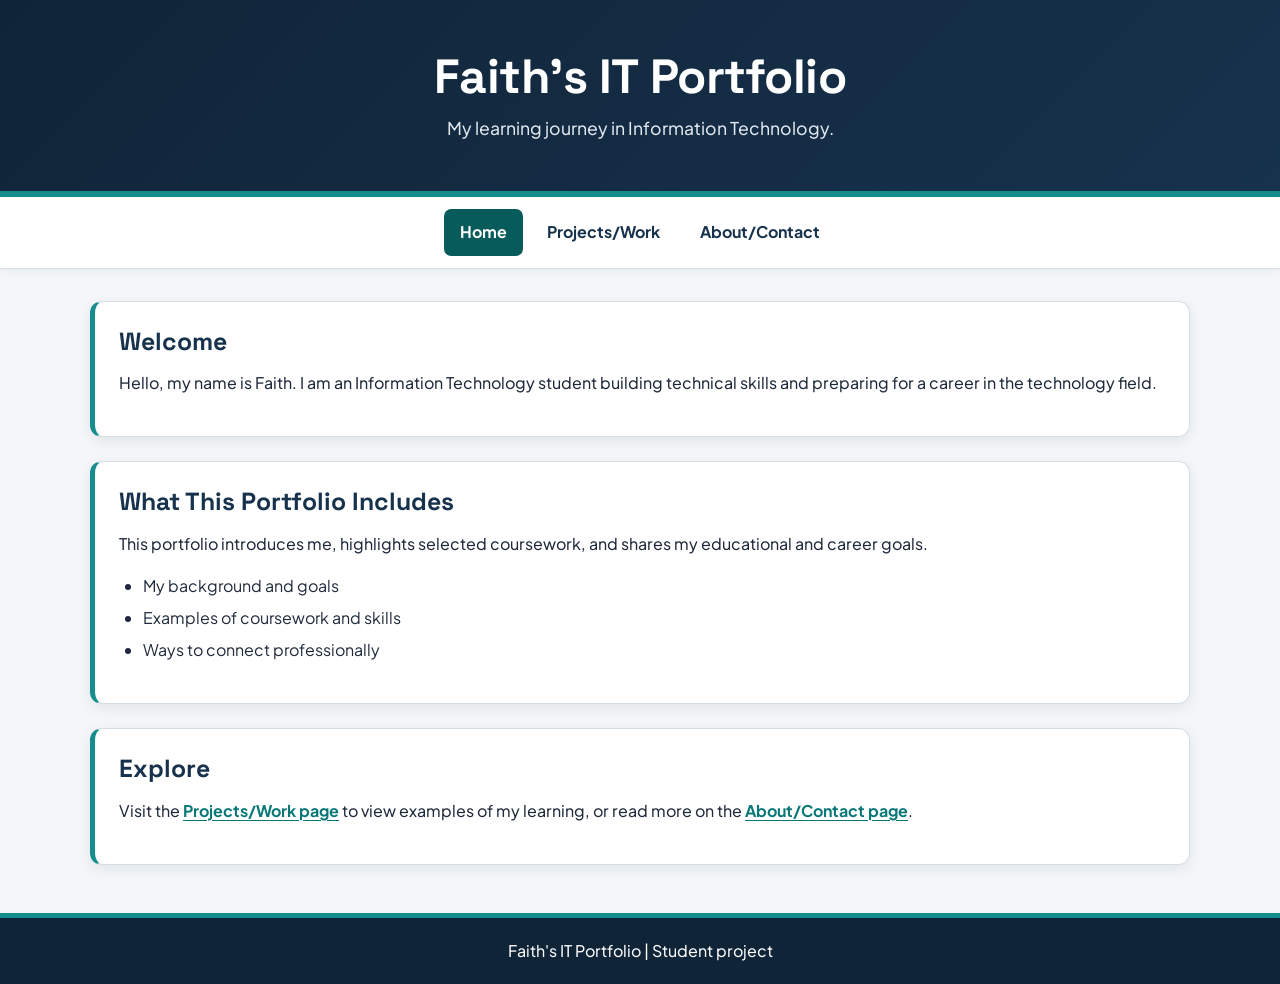
==== commit 7f7df6b9: "Add files via upload" ====
--- a/index.html
+++ b/index.html
@@ -10,6 +10,7 @@
     <link rel="stylesheet" href="styles.css">
 </head>
 <body>
+<a class="skip-link" href="#main-content">Skip to main content</a>
     <header id="main-header">
         <h1>Faith's IT Portfolio</h1>
         <p>My learning journey in Information Technology.</p>
@@ -17,13 +18,13 @@
 
     <nav aria-label="Main navigation">
         <ul>
-            <li><a href="index.html" class="active">Home</a></li>
+            <li><a href="index.html" class="active" aria-current="page">Home</a></li>
             <li><a href="projects.html">Projects/Work</a></li>
             <li><a href="about.html">About/Contact</a></li>
         </ul>
     </nav>
 
-    <main id="main-content">
+    <main id="main-content" tabindex="-1">
         <section class="content-section">
             <h2>Welcome</h2>
             <p>Hello, my name is Faith. I am an Information Technology student building technical skills and preparing for a career in the technology field.</p>
--- a/styles.css
+++ b/styles.css
@@ -326,3 +326,33 @@
     animation-iteration-count: 1 !important;
   }
 }
+
+
+/* Accessibility improvements */
+.skip-link {
+  position: absolute;
+  top: 8px;
+  left: 8px;
+  z-index: 1000;
+  padding: 12px 16px;
+  color: #102438;
+  background: #FFFFFF;
+  border: 3px solid #102438;
+  border-radius: 6px;
+  font-weight: 700;
+  transform: translateY(-200%);
+}
+.skip-link:focus { transform: translateY(0); }
+
+nav a:hover,
+nav a:focus-visible,
+nav a.active {
+  background: #075B5B;
+  color: #FFFFFF;
+}
+
+a:focus-visible,
+main:focus {
+  outline: 3px solid #7A3E00;
+  outline-offset: 3px;
+}
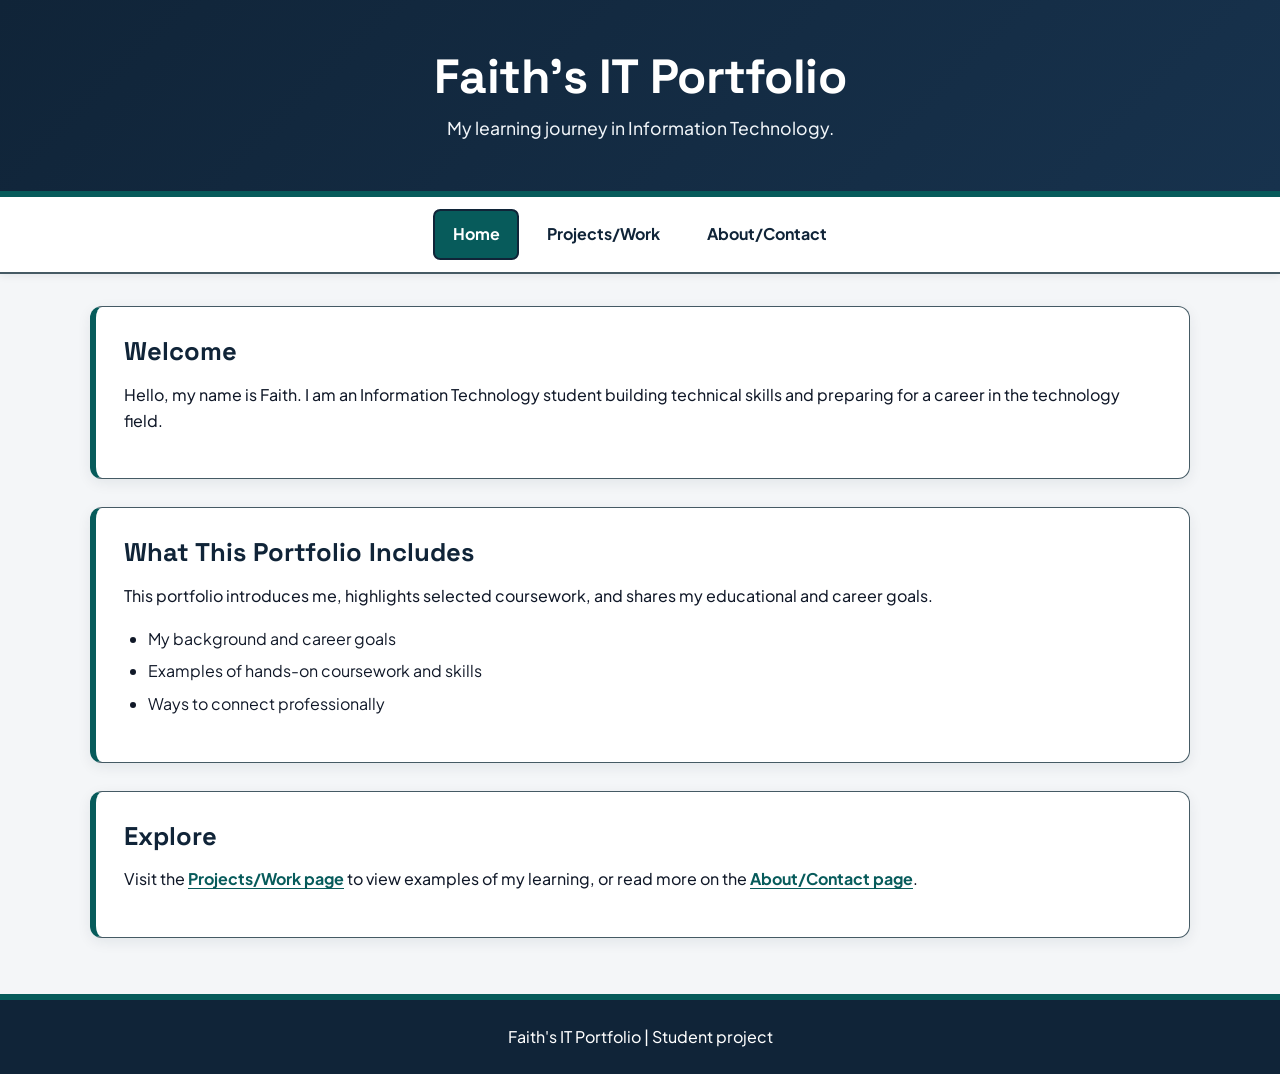
==== commit 05682324: "Add files via upload" ====
--- a/index.html
+++ b/index.html
@@ -10,7 +10,8 @@
     <link rel="stylesheet" href="styles.css">
 </head>
 <body>
-<a class="skip-link" href="#main-content">Skip to main content</a>
+    <a class="skip-link" href="#main-content">Skip to main content</a>
+    
     <header id="main-header">
         <h1>Faith's IT Portfolio</h1>
         <p>My learning journey in Information Technology.</p>
@@ -34,8 +35,8 @@
             <h2>What This Portfolio Includes</h2>
             <p>This portfolio introduces me, highlights selected coursework, and shares my educational and career goals.</p>
             <ul>
-                <li>My background and goals</li>
-                <li>Examples of coursework and skills</li>
+                <li>My background and career goals</li>
+                <li>Examples of hands-on coursework and skills</li>
                 <li>Ways to connect professionally</li>
             </ul>
         </section>
@@ -49,5 +50,6 @@
     <footer>
         <p>Faith's IT Portfolio | Student project</p>
     </footer>
+    <script src="script.js"></script>
 </body>
 </html>
--- a/styles.css
+++ b/styles.css
@@ -1,15 +1,21 @@
-/* Faith's IT Portfolio | Responsive Homework 2 CSS */
+/* Faith's IT Portfolio | Responsive & Accessible CSS */
 
 :root {
   --navy: #17324D;
   --navy-dark: #102438;
-  --teal: #168C8C;
+  --teal-accent: #075B5B; /* WCAG AAA high contrast teal */
   --teal-light: #EBF7F7;
   --white: #FFFFFF;
   --light-gray: #F4F6F8;
-  --mid-gray: #D5DEE5;
-  --text-dark: #1E293B; /* Darker letter color for paragraphs and text readability */
-  --text-heading: #0F172A;
+  --mid-gray: #B0BEC5; /* High contrast border color (>3:1 against white/bg) */
+  --dark-border: #455A64;
+  --text-dark: #101828; /* High contrast body text (14.2:1 against light gray) */
+  --text-muted: #334155;
+  --focus-outline: #7A3E00; /* WCAG compliant high contrast focus ring color */
+  --error-red: #991B1B; /* High contrast red (7.4:1 contrast ratio against white) */
+  --error-bg: #FEF2F2;
+  --success-green: #14532D; /* High contrast green (8.5:1 contrast ratio) */
+  --success-bg: #F0FDF4;
   --shadow: 0 4px 14px rgba(16, 36, 56, 0.08);
   --font-heading: 'Space Grotesk', system-ui, -apple-system, sans-serif;
   --font-body: 'Plus Jakarta Sans', system-ui, -apple-system, sans-serif;
@@ -38,6 +44,28 @@
   height: auto;
 }
 
+/* Skip Navigation Link for Keyboard Accessibility */
+.skip-link {
+  position: absolute;
+  top: 8px;
+  left: 8px;
+  z-index: 1000;
+  padding: 12px 18px;
+  color: var(--navy-dark);
+  background: var(--white);
+  border: 3px solid var(--navy-dark);
+  border-radius: 6px;
+  font-weight: 700;
+  text-decoration: underline;
+  transform: translateY(-200%);
+  transition: transform 150ms ease;
+}
+
+.skip-link:focus {
+  transform: translateY(0);
+  outline: 3px solid var(--focus-outline);
+}
+
 /* Header Styles (ID Selector) */
 #main-header {
   position: relative;
@@ -45,7 +73,7 @@
   background: linear-gradient(135deg, var(--navy-dark), var(--navy));
   color: var(--white);
   text-align: center;
-  border-bottom: 6px solid var(--teal);
+  border-bottom: 6px solid var(--teal-accent);
 }
 
 header h1 {
@@ -61,15 +89,15 @@
 header p {
   max-width: 700px;
   margin: 0.5rem auto 0;
-  color: #E2E8F0; /* Clean readable text over dark header */
+  color: #F1F5F9; /* High contrast text over dark header (12.5:1 ratio) */
   font-size: 1.1rem;
 }
 
-/* Navigation Styles (Type Selectors) */
+/* Navigation Styles (Type Selectors & Gestalt Continuity) */
 nav {
   background: var(--white);
-  border-bottom: 1px solid var(--mid-gray);
-  box-shadow: 0 2px 8px rgba(16, 36, 56, 0.06);
+  border-bottom: 2px solid var(--dark-border);
+  box-shadow: 0 2px 8px rgba(16, 36, 56, 0.08);
 }
 
 nav ul {
@@ -91,19 +119,32 @@
 
 nav a {
   display: inline-block;
-  padding: 0.65rem 1rem;
+  padding: 0.65rem 1.1rem;
   border-radius: 0.45rem;
-  color: var(--navy);
+  color: var(--navy-dark);
   font-weight: 700;
   text-decoration: none;
-  transition: background-color 160ms ease, color 160ms ease;
+  border: 2px solid transparent;
+  transition: background-color 160ms ease, color 160ms ease, border-color 160ms ease;
 }
 
 nav a:hover,
 nav a:focus-visible,
 nav a.active {
-  background: var(--teal);
+  background: var(--teal-accent);
   color: var(--white);
+  border-color: var(--navy-dark);
+}
+
+/* Focus Indicator for All Interactive Links & Controls */
+a:focus-visible,
+button:focus-visible,
+input:focus-visible,
+select:focus-visible,
+textarea:focus-visible,
+main:focus {
+  outline: 3px solid var(--focus-outline);
+  outline-offset: 3px;
 }
 
 /* Main Content Styles (ID & Class Selectors) */
@@ -115,11 +156,11 @@
 
 .content-section {
   min-width: 0;
-  margin: 0 0 1.5rem;
-  padding: 1.5rem;
+  margin: 0 0 1.75rem;
+  padding: 1.75rem;
   background: var(--white);
-  border: 1px solid var(--mid-gray);
-  border-left: 5px solid var(--teal);
+  border: 1px solid var(--dark-border);
+  border-left: 6px solid var(--teal-accent);
   border-radius: 0.75rem;
   box-shadow: var(--shadow);
   scroll-margin-top: 1rem;
@@ -127,14 +168,13 @@
 
 .content-section h2 {
   font-family: var(--font-heading);
-  margin: 0 0 0.75rem;
-  color: var(--navy);
-  font-size: 1.55rem;
+  margin: 0 0 0.85rem;
+  color: var(--navy-dark);
+  font-size: 1.6rem;
   line-height: 1.3;
   overflow-wrap: anywhere;
 }
 
-/* Darker Paragraph Text for High Contrast & Readability */
 p {
   color: var(--text-dark);
   font-weight: 450;
@@ -146,15 +186,15 @@
 h3 {
   font-family: var(--font-heading);
   margin: 0 0 0.5rem;
-  color: var(--navy);
-  font-size: 1.2rem;
+  color: var(--navy-dark);
+  font-size: 1.25rem;
   line-height: 1.35;
   overflow-wrap: anywhere;
 }
 
 li {
   color: var(--text-dark);
-  margin-bottom: 0.35rem;
+  margin-bottom: 0.4rem;
   overflow-wrap: anywhere;
 }
 
@@ -163,10 +203,10 @@
 }
 
 main a {
-  color: #087777;
-  font-weight: 700;
-  text-decoration-thickness: 1px;
-  text-underline-offset: 0.18em;
+  color: var(--teal-accent);
+  font-weight: 700;
+  text-decoration: underline;
+  text-underline-offset: 0.2em;
 }
 
 main a:hover,
@@ -174,28 +214,28 @@
   color: var(--navy-dark);
 }
 
-/* CSS Grid for Coursework Section */
+/* CSS Grid for Coursework Section (Gestalt Common Region) */
 .coursework-grid {
   display: grid;
   grid-template-columns: minmax(0, 1fr);
-  gap: 1rem;
+  gap: 1.25rem;
   align-items: stretch;
 }
 
 .coursework-grid > h2 {
   grid-column: 1 / -1;
-  margin-bottom: 0;
+  margin-bottom: 0.25rem;
 }
 
 .card {
   min-width: 0;
   margin: 0;
-  padding: 1.1rem 1.25rem;
+  padding: 1.25rem 1.4rem;
   background: #F8FAFC;
-  border: 1px solid var(--mid-gray);
-  border-top: 4px solid var(--teal);
-  border-radius: 0.55rem;
-  box-shadow: 0 2px 7px rgba(16, 36, 56, 0.05);
+  border: 2px solid var(--dark-border);
+  border-top: 5px solid var(--teal-accent);
+  border-radius: 0.6rem;
+  box-shadow: 0 3px 8px rgba(16, 36, 56, 0.06);
   overflow-wrap: anywhere;
 }
 
@@ -204,13 +244,177 @@
   color: var(--text-dark);
 }
 
+/* Accessible Contact Form Styles */
+.accessible-form {
+  margin-top: 1.5rem;
+}
+
+fieldset {
+  margin: 0 0 1.5rem 0;
+  padding: 1.25rem 1.5rem;
+  border: 2px solid var(--dark-border);
+  border-radius: 0.6rem;
+  background: #FAFDFD;
+}
+
+legend {
+  padding: 0.25rem 0.75rem;
+  font-family: var(--font-heading);
+  font-weight: 700;
+  font-size: 1.15rem;
+  color: var(--navy-dark);
+  background: var(--white);
+  border: 2px solid var(--dark-border);
+  border-radius: 0.4rem;
+}
+
+.form-group {
+  margin-bottom: 1.25rem;
+  display: flex;
+  flex-direction: column;
+}
+
+.form-group:last-child {
+  margin-bottom: 0;
+}
+
+label {
+  font-weight: 700;
+  color: var(--navy-dark);
+  margin-bottom: 0.35rem;
+  font-size: 1.05rem;
+}
+
+.required-asterisk {
+  color: var(--error-red);
+  font-weight: bold;
+}
+
+.field-hint {
+  font-size: 0.88rem;
+  color: var(--text-muted);
+  margin-bottom: 0.4rem;
+}
+
+input[type="text"],
+input[type="email"],
+select,
+textarea {
+  width: 100%;
+  padding: 0.75rem 0.9rem;
+  font-family: var(--font-body);
+  font-size: 1rem;
+  color: var(--text-dark);
+  background: var(--white);
+  border: 2px solid var(--dark-border);
+  border-radius: 0.45rem;
+  transition: border-color 150ms ease, box-shadow 150ms ease;
+}
+
+input[type="text"]:focus,
+input[type="email"]:focus,
+select:focus,
+textarea:focus {
+  border-color: var(--teal-accent);
+}
+
+/* Error States */
+.form-group.has-error input,
+.form-group.has-error select,
+.form-group.has-error textarea,
+input[aria-invalid="true"],
+select[aria-invalid="true"],
+textarea[aria-invalid="true"] {
+  border: 3px solid var(--error-red) !important;
+  background-color: var(--error-bg);
+}
+
+.error-message {
+  display: none;
+  margin-top: 0.4rem;
+  font-size: 0.92rem;
+  font-weight: 700;
+  color: var(--error-red);
+}
+
+.form-group.has-error .error-message,
+.error-message:not(:empty) {
+  display: block;
+}
+
+.error-summary {
+  margin-bottom: 1.5rem;
+  padding: 1.25rem;
+  background-color: var(--error-bg);
+  border: 3px solid var(--error-red);
+  border-radius: 0.6rem;
+  color: var(--error-red);
+}
+
+.error-summary h3 {
+  color: var(--error-red);
+  margin-top: 0;
+  margin-bottom: 0.5rem;
+  font-size: 1.2rem;
+}
+
+.error-summary ul {
+  margin: 0;
+  padding-left: 1.25rem;
+}
+
+.error-summary a {
+  color: var(--error-red);
+  text-decoration: underline;
+  font-weight: 700;
+}
+
+.success-message {
+  margin-top: 1.25rem;
+  padding: 1.1rem 1.25rem;
+  background-color: var(--success-bg);
+  border: 3px solid var(--success-green);
+  border-radius: 0.6rem;
+  color: var(--success-green);
+  font-size: 1.05rem;
+}
+
+.hidden {
+  display: none !important;
+}
+
+/* Submit Button */
+.btn-submit {
+  display: inline-block;
+  padding: 0.85rem 1.75rem;
+  font-family: var(--font-heading);
+  font-size: 1.1rem;
+  font-weight: 700;
+  color: var(--white);
+  background: var(--navy-dark);
+  border: 2px solid var(--navy-dark);
+  border-radius: 0.5rem;
+  cursor: pointer;
+  transition: background-color 160ms ease, transform 100ms ease;
+}
+
+.btn-submit:hover {
+  background: var(--teal-accent);
+  border-color: var(--teal-accent);
+}
+
+.btn-submit:active {
+  transform: scale(0.98);
+}
+
+/* Footer Styles */
 footer {
-  margin-top: 3rem;
-  padding: 1.25rem 1rem;
+  margin-top: 3.5rem;
+  padding: 1.5rem 1rem;
   background: var(--navy-dark);
   color: var(--white);
   text-align: center;
-  border-top: 5px solid var(--teal);
+  border-top: 6px solid var(--teal-accent);
 }
 
 footer p {
@@ -218,14 +422,7 @@
   color: var(--white);
 }
 
-a:focus-visible {
-  outline: 3px solid #E7A83E;
-  outline-offset: 3px;
-}
-
 /* Responsive Viewports */
-
-/* 1. Desktop Breakpoint: 1200px and wider (3 Columns) */
 @media (min-width: 1200px) {
   #main-content {
     width: min(100% - 3rem, 1100px);
@@ -242,7 +439,6 @@
   }
 }
 
-/* 2. Tablet Breakpoint: 768px through 1199px (2 Columns) */
 @media (min-width: 768px) and (max-width: 1199px) {
   #main-content {
     width: min(100% - 2rem, 960px);
@@ -253,14 +449,13 @@
     gap: 1rem;
   }
   .content-section {
-    padding: 1.25rem;
+    padding: 1.35rem;
   }
   #main-header {
     padding: 2.25rem 1.25rem;
   }
 }
 
-/* 3. Mobile Breakpoint: 767px and below (1 Column) */
 @media (max-width: 767px) {
   #main-header {
     padding: 1.75rem 0.85rem;
@@ -269,11 +464,11 @@
     font-size: 1rem;
   }
   nav ul {
-    gap: 0.2rem;
+    gap: 0.25rem;
     padding: 0.55rem 0.35rem;
   }
   nav a {
-    padding: 0.55rem 0.6rem;
+    padding: 0.55rem 0.65rem;
     font-size: 0.92rem;
   }
   #main-content {
@@ -281,7 +476,7 @@
     margin: 1rem auto;
   }
   .content-section {
-    padding: 1rem;
+    padding: 1.1rem;
     border-radius: 0.55rem;
   }
   .content-section h2 {
@@ -289,14 +484,13 @@
   }
   .coursework-grid {
     grid-template-columns: minmax(0, 1fr);
-    gap: 0.8rem;
+    gap: 0.9rem;
   }
   .card {
     padding: 1rem;
   }
 }
 
-/* Extra-small phone protection (e.g. 320px viewport) */
 @media (max-width: 360px) {
   header h1 {
     font-size: 1.7rem;
@@ -309,10 +503,7 @@
     width: calc(100% - 0.75rem);
   }
   .content-section {
-    padding: 0.8rem;
-  }
-  .card {
-    padding: 0.8rem;
+    padding: 0.85rem;
   }
 }
 
@@ -326,33 +517,3 @@
     animation-iteration-count: 1 !important;
   }
 }
-
-
-/* Accessibility improvements */
-.skip-link {
-  position: absolute;
-  top: 8px;
-  left: 8px;
-  z-index: 1000;
-  padding: 12px 16px;
-  color: #102438;
-  background: #FFFFFF;
-  border: 3px solid #102438;
-  border-radius: 6px;
-  font-weight: 700;
-  transform: translateY(-200%);
-}
-.skip-link:focus { transform: translateY(0); }
-
-nav a:hover,
-nav a:focus-visible,
-nav a.active {
-  background: #075B5B;
-  color: #FFFFFF;
-}
-
-a:focus-visible,
-main:focus {
-  outline: 3px solid #7A3E00;
-  outline-offset: 3px;
-}
